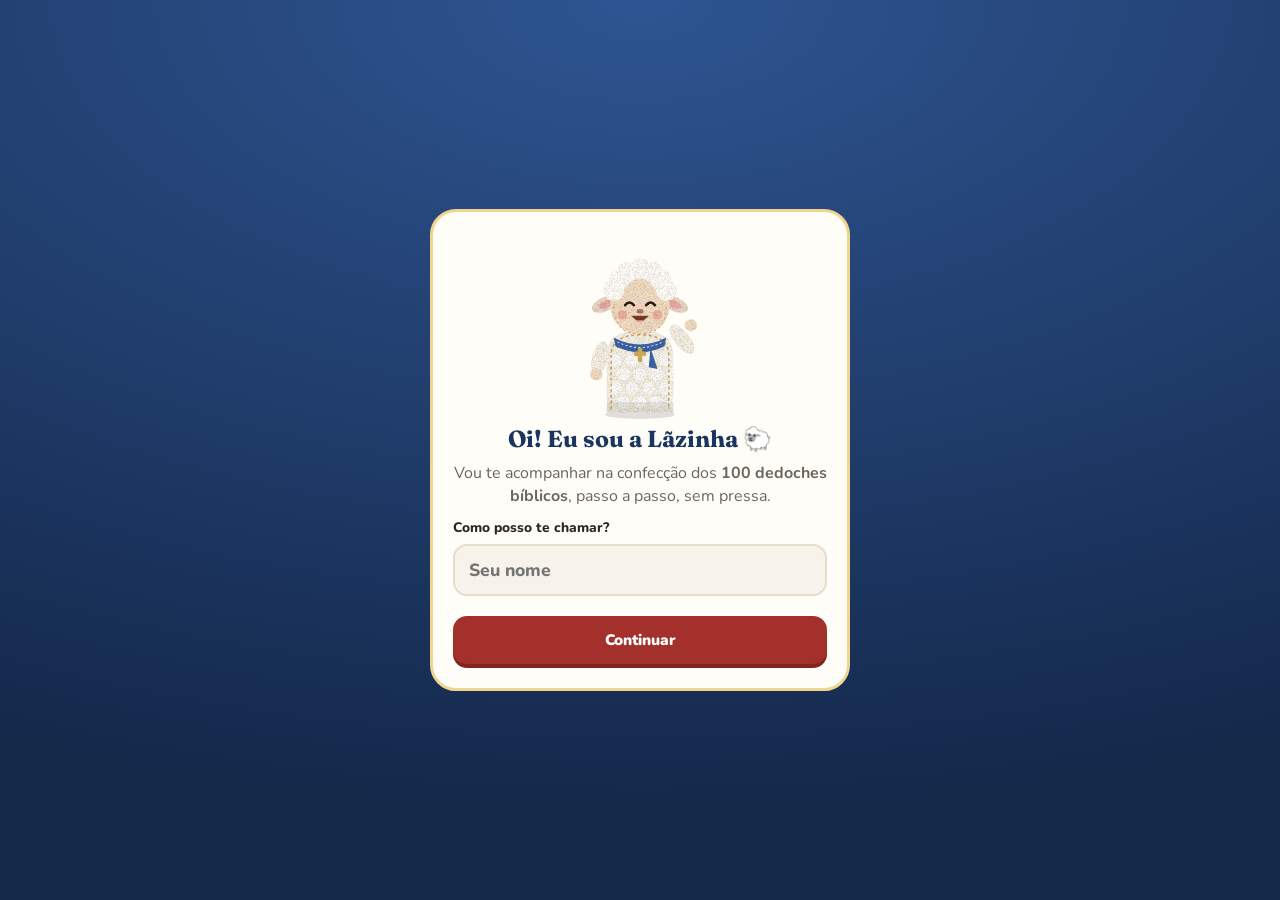
==== app/index.html @ 7d7bbc8d "Página de vendas e app PWA dos 100 Dedoches Bíblicos em Feltro Co-Authored-By: Claude Opus 5.5 <nore" ====
<!DOCTYPE html>
<html lang="pt-BR">
<head>
  <meta charset="utf-8">
  <meta name="viewport" content="width=device-width, initial-scale=1, viewport-fit=cover">
  <title>Dedoches Bíblicos · App</title>
  <meta name="description" content="Aprenda a confeccionar os 100 dedoches bíblicos em feltro passo a passo, com trilha gamificada, quiz da fé e ateliê de vendas.">
  <meta name="theme-color" content="#1A355F">
  <meta name="apple-mobile-web-app-capable" content="yes">
  <meta name="apple-mobile-web-app-status-bar-style" content="black-translucent">
  <meta name="apple-mobile-web-app-title" content="Dedoches">
  <link rel="manifest" href="manifest.webmanifest">
  <link rel="icon" href="img/icons/icon-192.png">
  <link rel="apple-touch-icon" href="img/icons/icon-192.png">
  <link rel="preconnect" href="https://fonts.googleapis.com">
  <link rel="preconnect" href="https://fonts.gstatic.com" crossorigin>
  <link href="https://fonts.googleapis.com/css2?family=Nunito:wght@500;700;800;900&family=Fraunces:opsz,wght@9..144,700&display=swap" rel="stylesheet">
  <link rel="stylesheet" href="app.css">
</head>
<body>
  <div class="app">
    <header class="top" id="top"></header>
    <main id="view" class="view"></main>
    <nav class="tabs" aria-label="Menu">
      <button class="tab" data-tab="inicio"><span>🏠</span>Início</button>
      <button class="tab" data-tab="trilha"><span>🧵</span>Trilha</button>
      <button class="tab" data-tab="escola"><span>📖</span>Escola</button>
      <button class="tab" data-tab="atelie"><span>🧺</span>Ateliê</button>
      <button class="tab" data-tab="perfil"><span>🏅</span>Perfil</button>
    </nav>
  </div>
  <div id="sheet" class="sheet" hidden></div>
  <div id="modal" class="modal" hidden></div>
  <div id="onb" class="onb" hidden></div>
  <div id="toasts" class="toasts" aria-live="polite"></div>
  <div id="fx" class="fx" aria-hidden="true"></div>
  <script src="config.js"></script>
  <script src="puppets.js"></script>
  <script src="app-data.js"></script>
  <script src="app.js"></script>
</body>
</html>
---- app/app.css ----
:root {
  --cream: #F8F3EA; --paper: #F1E6D2; --card: #FFFDF8; --line: #E8DDCB;
  --marian: #23457A; --marian-d: #1A355F; --night: #14284A;
  --gold: #B08A45; --gold-l: #F1D58E; --red: #A3302B; --red-d: #84241F;
  --green: #3E7A5C; --green-d: #2F5D4A; --ink: #2B2622; --muted: #6E655C;
  --r: 18px; --sans: 'Nunito', system-ui, -apple-system, sans-serif; --serif: 'Fraunces', Georgia, serif;
  --sb: env(safe-area-inset-bottom, 0px); --st: env(safe-area-inset-top, 0px);
}
* { box-sizing: border-box; -webkit-tap-highlight-color: transparent; }
html, body { margin: 0; background: #E9DFCC; color: var(--ink); font-family: var(--sans); font-size: 16px; line-height: 1.45; }
body { background-image: radial-gradient(rgba(0,0,0,.035) 1px, transparent 1.5px); background-size: 6px 6px; }
img { max-width: 100%; display: block; }
button { font: inherit; color: inherit; cursor: pointer; }
h1, h2, h3 { font-family: var(--serif); color: var(--marian-d); line-height: 1.15; margin: 0 0 .4em; }
p { margin: 0 0 .6em; }
:focus-visible { outline: 3px solid var(--gold); outline-offset: 2px; border-radius: 8px; }

.app { max-width: 480px; margin: 0 auto; min-height: 100vh; background: var(--cream); position: relative; box-shadow: 0 0 60px rgba(0,0,0,.12); }
.view { padding: 14px 16px calc(100px + var(--sb)); }

/* Topo */
.top { position: sticky; top: 0; z-index: 20; display: flex; align-items: center; gap: 10px; justify-content: space-between; padding: calc(10px + var(--st)) 14px 10px; background: var(--marian-d); color: #fff; }
.lvl { display: flex; align-items: center; gap: 10px; min-width: 0; flex: 1; }
.lvl-n { flex: none; width: 38px; height: 38px; border-radius: 50%; display: grid; place-items: center; font-weight: 900; color: var(--marian-d); background: var(--gold-l); box-shadow: 0 0 0 3px rgba(241,213,142,.35); }
.lvl b { font-size: .86rem; display: block; }
.lvl small { font-size: .66rem; opacity: .75; }
.xpbar { height: 7px; background: rgba(255,255,255,.18); border-radius: 99px; overflow: hidden; margin: 3px 0 2px; }
.xpbar i { display: block; height: 100%; background: linear-gradient(90deg, #E9C979, #F1D58E); border-radius: 99px; transition: width .6s; }
.chips { display: flex; gap: 6px; }
.chips span { background: rgba(255,255,255,.12); border-radius: 99px; padding: 4px 9px; font-weight: 800; font-size: .82rem; white-space: nowrap; }

/* Abas */
.tabs { position: fixed; bottom: 0; left: 50%; translate: -50% 0; width: min(480px, 100%); z-index: 30; display: grid; grid-template-columns: repeat(5, 1fr); background: #fff; border-top: 1px solid var(--line); padding: 6px 4px calc(6px + var(--sb)); box-shadow: 0 -8px 20px -12px rgba(0,0,0,.25); }
.tab { border: 0; background: none; display: flex; flex-direction: column; align-items: center; gap: 2px; font-size: .68rem; font-weight: 800; color: var(--muted); padding: 4px 0; border-radius: 12px; }
.tab span { font-size: 1.3rem; filter: grayscale(.6); transition: transform .2s; }
.tab[aria-current="page"] { color: var(--red); background: #FBEFE8; }
.tab[aria-current="page"] span { filter: none; transform: translateY(-2px) scale(1.12); }

/* Base */
.card { background: var(--card); border: 1px solid var(--line); border-radius: var(--r); padding: 16px; margin-bottom: 14px; position: relative; box-shadow: 0 8px 20px -16px rgba(43,38,34,.45); }
.card::after { content: ''; position: absolute; inset: 5px; border: 1.3px dashed var(--line); border-radius: 13px; pointer-events: none; }
.kick { font-size: .7rem; font-weight: 900; letter-spacing: .14em; text-transform: uppercase; color: var(--gold); margin: 0 0 8px; }
.kick.light { color: var(--gold-l); }
.sec-k { margin: 18px 0 10px; font-size: .8rem; }
.ttl { font-size: 1.5rem; margin-top: 4px; }
.sub { color: var(--muted); font-size: .9rem; }
.row-sb { display: flex; justify-content: space-between; align-items: center; }
.pill { font-size: .72rem; font-weight: 900; background: var(--paper); color: var(--marian-d); padding: 3px 10px; border-radius: 99px; }
.pill.lock { background: #FBEFE8; color: var(--red); }
.grid2 { display: grid; grid-template-columns: 1fr 1fr; gap: 12px; }
.grid2 .card { margin-bottom: 14px; }

.btn { display: inline-flex; align-items: center; justify-content: center; gap: 6px; border: 0; border-radius: 14px; padding: 13px 18px; font-weight: 900; font-size: .95rem; text-decoration: none; transition: transform .1s, filter .15s; box-shadow: 0 4px 0 rgba(0,0,0,.18); position: relative; z-index: 1; }
.btn:active { transform: translateY(3px); box-shadow: 0 1px 0 rgba(0,0,0,.18); }
.btn[disabled] { opacity: .65; cursor: default; }
.btn-block { width: 100%; margin-top: 10px; }
.btn-red { background: var(--red); color: #fff; box-shadow: 0 4px 0 var(--red-d); }
.btn-green { background: var(--green); color: #fff; box-shadow: 0 4px 0 var(--green-d); }
.btn-blue { background: var(--marian); color: #fff; box-shadow: 0 4px 0 var(--night); }
.btn-gold { background: var(--gold-l); color: #3B2E10; box-shadow: 0 4px 0 #C9A45C; }
.btn-ghost { background: var(--paper); color: var(--marian-d); box-shadow: 0 3px 0 var(--line); }
.glow { animation: glow 1.6s ease-in-out infinite; }
@keyframes glow { 50% { box-shadow: 0 4px 0 #C9A45C, 0 0 0 8px rgba(241,213,142,.35); } }

/* Mascote */
.mascot { width: 100%; height: auto; overflow: visible; }
.mascot .m-head { transform-origin: 80px 110px; animation: tilt 4.5s ease-in-out infinite; }
.mascot .eyes { transform-box: fill-box; transform-origin: center; animation: blink 4.2s infinite; }
.mascot .m-body { transform-origin: 80px 200px; animation: breathe 3.2s ease-in-out infinite; }
.mascot .arm-wave { transform-origin: 118px 132px; animation: wave .9s ease-in-out infinite alternate; }
.mascot .m-stars { animation: twinkle 1.2s ease-in-out infinite; transform-origin: center; }
.mascot .m-think { animation: float 2.4s ease-in-out infinite; }
@keyframes tilt { 0%, 100% { rotate: -3deg; } 50% { rotate: 3deg; } }
@keyframes blink { 0%, 92%, 100% { scale: 1 1; } 95% { scale: 1 .1; } }
@keyframes breathe { 50% { scale: 1.02 .985; } }
@keyframes wave { from { rotate: -10deg; } to { rotate: 22deg; } }
@keyframes twinkle { 50% { opacity: .4; } }
@keyframes float { 50% { translate: 0 -4px; } }
.m-big { width: 140px; margin: 0 auto 6px; display: block; }
.m-mid { width: 92px; }
.m-tiny { width: 40px; flex: none; }

/* Início */
.hello { display: flex; align-items: flex-end; gap: 6px; margin-bottom: 14px; }
.hello-m { width: 104px; flex: none; }
.bubble { position: relative; background: #fff; border: 2px solid var(--marian-d); border-radius: 18px 18px 18px 4px; padding: 12px 14px; font-size: .88rem; margin-bottom: 30px; box-shadow: 4px 4px 0 var(--marian-d); }
.bubble b { color: var(--red); font-size: 1rem; }
.bubble p { margin: 4px 0 0; }
.next-card { background: linear-gradient(160deg, #fff, #FFF4E3); }
.next-row { display: flex; gap: 12px; align-items: center; }
.next-av { width: 74px; height: 74px; flex: none; border-radius: 50%; overflow: hidden; background: var(--paper); border: 3px solid var(--gold-l); display: grid; place-items: center; }
.next-av svg { height: 120%; width: auto; margin-top: 30%; }
.av-img { width: 100%; height: 100%; object-fit: cover; object-position: 10% 10%; transform: scale(2.4); transform-origin: 6% 8%; }
.next-row b { font-size: 1.1rem; color: var(--marian-d); display: block; }
.next-row span { font-size: .78rem; color: var(--muted); }
.mini-steps { display: flex; gap: 4px; margin-top: 6px; }
.mini-steps i { width: 22px; height: 7px; border-radius: 99px; background: var(--line); }
.mini-steps i.on { background: var(--green); }
.mission { display: flex; align-items: center; gap: 10px; padding: 8px 0; border-bottom: 1px dashed var(--line); position: relative; z-index: 1; }
.mission .mi { width: 36px; height: 36px; border-radius: 12px; background: var(--paper); display: grid; place-items: center; font-size: 1.1rem; flex: none; }
.mission > div { flex: 1; }
.mission b { font-size: .85rem; }
.mbar { height: 8px; background: var(--paper); border-radius: 99px; overflow: hidden; margin-top: 4px; }
.mbar i { display: block; height: 100%; background: var(--gold); border-radius: 99px; transition: width .5s; }
.mv { font-weight: 900; font-size: .85rem; color: var(--muted); }
.mission.ok .mv { color: var(--green); font-size: 1.1rem; }
.mission.ok .mbar i { background: var(--green); }
.xmas { display: flex; gap: 14px; align-items: center; background: radial-gradient(120% 120% at 0% 0%, #2E5592, var(--night)); color: #fff; border: 0; }
.xmas::after { border-color: rgba(241,213,142,.35); }
.xm-star { width: 54px; flex: none; animation: twinkle 2.4s ease-in-out infinite; filter: drop-shadow(0 0 10px rgba(241,213,142,.8)); }
.xmas b { display: block; font-size: 1.05rem; }
.xmas span { font-size: .8rem; opacity: .85; }
.xbar { height: 8px; background: rgba(255,255,255,.18); border-radius: 99px; overflow: hidden; margin-top: 6px; }
.xbar i { display: block; height: 100%; background: var(--gold-l); border-radius: 99px; }
.stat { text-align: center; }
.stat b { font-size: .78rem; color: var(--muted); }
.ring { --p: 0; width: 74px; height: 74px; margin: 0 auto 6px; border-radius: 50%; background: conic-gradient(var(--red) calc(var(--p) * 1%), var(--paper) 0); display: grid; place-items: center; }
.ring span { width: 58px; height: 58px; border-radius: 50%; background: var(--card); display: grid; place-items: center; font-weight: 900; font-size: 1.4rem; color: var(--marian-d); }
.big { font-family: var(--serif); font-size: 2.6rem; font-weight: 700; color: var(--marian-d); line-height: 74px; height: 80px; }
.big small { font-size: 1rem; color: var(--muted); }
.tile { border: 1px solid var(--line); text-align: left; display: flex; flex-direction: column; gap: 2px; }
.tile span { font-size: 1.6rem; }
.tile b { color: var(--marian-d); }
.tile small { color: var(--muted); font-size: .76rem; }

/* Trilha */
.unit { margin: 6px 0 22px; }
.unit-h { position: sticky; top: 64px; z-index: 5; display: flex; align-items: center; gap: 10px; background: var(--uc); color: #fff; border-radius: 16px; padding: 12px 14px; box-shadow: 0 4px 0 rgba(0,0,0,.2); }
.unit-h > div { flex: 1; min-width: 0; }
.unit-h small { font-size: .66rem; font-weight: 900; letter-spacing: .14em; text-transform: uppercase; opacity: .85; }
.unit-h b { display: block; font-size: .98rem; }
.u-ic { font-size: 1.5rem; }
.unit-h em { font-style: normal; font-weight: 900; background: rgba(255,255,255,.2); border-radius: 99px; padding: 3px 9px; font-size: .78rem; }
.ubar { height: 6px; background: rgba(255,255,255,.25); border-radius: 99px; overflow: hidden; margin-top: 5px; }
.ubar i { display: block; height: 100%; background: #fff; border-radius: 99px; }
.nodes { display: flex; flex-direction: column; align-items: center; gap: 14px; padding: 18px 0 4px; }
.node { position: relative; border: 0; background: none; translate: var(--off) 0; display: flex; flex-direction: column; align-items: center; gap: 4px; }
.node-av { width: 76px; height: 76px; border-radius: 50%; overflow: hidden; display: grid; place-items: center; background: #fff; position: relative;
  box-shadow: 0 6px 0 rgba(0,0,0,.15), 0 0 0 5px #fff, 0 0 0 9px var(--line); background-image: conic-gradient(var(--uc) var(--st), transparent 0); }
.node-av > svg { height: 140%; width: auto; margin-top: 40%; position: relative; }
.node-av > img { position: relative; }
.node-av::before { content: ""; position: absolute; inset: 5px; background: #fff; border-radius: 50%; }
.node.done .node-av { box-shadow: 0 6px 0 rgba(0,0,0,.15), 0 0 0 5px #fff, 0 0 0 9px var(--gold-l); }
.node.cur .node-av { animation: pulse 1.6s ease-in-out infinite; box-shadow: 0 6px 0 rgba(0,0,0,.15), 0 0 0 5px #fff, 0 0 0 9px var(--uc); }
@keyframes pulse { 50% { transform: scale(1.07); } }
.node-ok { position: absolute; top: -4px; right: -6px; width: 26px; height: 26px; border-radius: 50%; background: var(--green); color: #fff; font-weight: 900; display: grid; place-items: center; border: 3px solid #fff; z-index: 2; }
.node-n { margin-top: 6px; font-size: .74rem; font-weight: 800; color: var(--marian-d); max-width: 110px; text-align: center; line-height: 1.15; }
.here { position: absolute; left: -64px; top: -6px; width: 56px; }
.node[style*="--off:-"] .here, .node[style*="--off:0%"] .here { left: auto; right: -64px; }

/* Lição */
.sheet { position: fixed; inset: 0; z-index: 40; background: var(--cream); overflow-y: auto; max-width: 480px; margin: 0 auto; transform: translateY(100%); transition: transform .26s ease; }
.sheet.in { transform: none; }
.sh-h { position: sticky; top: 0; z-index: 3; display: flex; align-items: center; gap: 10px; background: var(--marian-d); color: #fff; padding: calc(10px + var(--st)) 12px 10px; }
.sh-h > div { flex: 1; min-width: 0; }
.sh-h small { font-size: .7rem; opacity: .8; display: block; white-space: nowrap; overflow: hidden; text-overflow: ellipsis; }
.sh-h b { font-family: var(--serif); font-size: 1.2rem; }
.ic-btn { width: 40px; height: 40px; border-radius: 12px; border: 0; background: rgba(255,255,255,.15); color: #fff; font-size: 1.2rem; font-weight: 900; }
.sh-xp { font-weight: 900; background: var(--gold-l); color: var(--marian-d); border-radius: 99px; padding: 4px 10px; font-size: .8rem; }
.sh-body { padding: 14px 16px 40px; }
.hero-pp { position: relative; border-radius: 20px; overflow: hidden; background: radial-gradient(100% 90% at 50% 10%, #fff, var(--paper)); border: 3px solid var(--uc); margin-bottom: 12px; }
.pp-solo { height: 260px; display: grid; place-items: center; padding: 14px; }
.pp-solo svg { height: 100%; width: auto; }
.pp-solo img { height: 100%; width: auto; border-radius: 12px; }
.page-btn { display: block; border: 0; padding: 0; background: none; position: relative; width: 100%; }
.page-btn img { width: 100%; max-height: 380px; object-fit: cover; object-position: top; }
.page-btn span { position: absolute; right: 10px; bottom: 10px; background: rgba(26,53,95,.9); color: #fff; font-weight: 800; font-size: .8rem; padding: 6px 12px; border-radius: 99px; }
.done-stamp { position: absolute; top: 12px; left: -34px; rotate: -30deg; background: var(--green); color: #fff; font-weight: 900; font-size: .8rem; padding: 4px 40px; }
.pal .sw { display: flex; flex-wrap: wrap; gap: 8px; position: relative; z-index: 1; }
.pal .sw span { display: flex; align-items: center; gap: 6px; font-size: .78rem; font-weight: 800; background: var(--cream); border: 1px solid var(--line); border-radius: 99px; padding: 4px 10px 4px 4px; }
.pal .sw i { width: 22px; height: 22px; border-radius: 50%; border: 2px dashed rgba(255,255,255,.7); box-shadow: 0 0 0 1px rgba(0,0,0,.1); }
.pal small { display: block; color: var(--muted); font-size: .72rem; margin-top: 8px; }
.prog { display: flex; align-items: center; gap: 10px; margin: 6px 0 12px; }
.pbar { flex: 1; height: 12px; background: var(--paper); border-radius: 99px; overflow: hidden; }
.pbar i { display: block; height: 100%; background: linear-gradient(90deg, var(--green), #5FA57E); border-radius: 99px; transition: width .5s; }
.prog span { font-weight: 900; font-size: .8rem; color: var(--marian-d); }
.lsteps { list-style: none; padding: 0; margin: 0 0 14px; }
.ls { background: var(--card); border: 1.5px solid var(--line); border-radius: 16px; margin-bottom: 10px; overflow: hidden; }
.ls-h { display: flex; align-items: center; gap: 10px; padding: 12px 14px; }
.ls-n { width: 30px; height: 30px; border-radius: 50%; background: var(--paper); color: var(--marian-d); font-weight: 900; display: grid; place-items: center; flex: none; }
.ls.ok .ls-n { background: var(--green); color: #fff; }
.ls.now { border-color: var(--red); box-shadow: 0 0 0 3px rgba(163,48,43,.12); }
.ls.now .ls-n { background: var(--red); color: #fff; }
.ls-b { padding: 0 14px 14px; }
.ls.ok:not(.now) .ls-b ul, .ls.ok:not(.now) .ls-b .ls-img, .ls.ok:not(.now) .ls-b .tip { display: none; }
.ls-img { border-radius: 12px; margin-bottom: 10px; }
.ls-b ul { margin: 0 0 10px; padding-left: 20px; font-size: .88rem; }
.ls-b li { margin-bottom: 3px; }
.tip { display: flex; gap: 8px; align-items: center; background: #FFF6DF; border: 1.5px dashed var(--gold-l); border-radius: 12px; padding: 8px 10px; }
.tip p { margin: 0; font-size: .8rem; }
.story { border-left: 6px solid var(--uc); }
.story .ref { font-weight: 900; color: var(--red); }
.ask { background: var(--cream); border-radius: 12px; padding: 10px 12px; font-size: .88rem; position: relative; z-index: 1; }

/* Escola */
.stitch.ok { border-color: var(--green); }
.st-demo { background: #E7DBC3; border-radius: 12px; padding: 8px; margin-bottom: 10px; }
.st-demo svg { width: 100%; height: auto; display: block; }
.draw { stroke-dasharray: 100; stroke-dashoffset: 100; animation: draw 4s linear infinite; }
@keyframes draw { 80%, 100% { stroke-dashoffset: 0; } }
.stitch h3 { font-size: 1.1rem; }
.stitch p { font-size: .86rem; color: var(--muted); }
.stitch ol { font-size: .84rem; padding-left: 20px; margin: 0; }
.qgrid { display: grid; grid-template-columns: 1fr 1fr; gap: 10px; }
.qcol { border: 2px solid var(--line); text-align: left; display: flex; flex-direction: column; gap: 2px; margin: 0; border-bottom: 5px solid var(--uc); }
.qcol span { font-size: 1.5rem; }
.qcol b { font-size: .82rem; color: var(--marian-d); line-height: 1.2; }
.qcol small { color: var(--muted); font-weight: 800; }
.qcol.ok { background: #FFF6DF; }
.q-m { width: 80px; margin: -6px auto 0; }
.q-t { font-size: 1.15rem; text-align: center; }
.opts { display: grid; gap: 8px; margin-top: 10px; }
.opt { border: 2px solid var(--line); border-bottom-width: 4px; background: #fff; border-radius: 14px; padding: 12px; font-weight: 800; text-align: left; }
.opt.right { border-color: var(--green); background: #E7F3EC; color: var(--green-d); }
.opt.wrong { border-color: var(--red); background: #FBEAE7; color: var(--red); animation: shake .3s; }
@keyframes shake { 25% { translate: -5px 0; } 75% { translate: 5px 0; } }
.q-fb p { margin: 12px 0 0; font-size: .9rem; }

/* Ateliê */
.cnt { display: flex; justify-content: space-between; align-items: center; padding: 8px 0; border-bottom: 1px dashed var(--line); position: relative; z-index: 1; }
.cnt span { font-weight: 800; }
.cnt div { display: flex; align-items: center; gap: 12px; }
.cnt button { width: 40px; height: 40px; border-radius: 12px; border: 0; background: var(--paper); font-size: 1.3rem; font-weight: 900; color: var(--marian-d); box-shadow: 0 3px 0 var(--line); }
.cnt b { min-width: 34px; text-align: center; font-size: 1.4rem; color: var(--marian-d); }
.fields { display: grid; gap: 8px; margin-top: 10px; position: relative; z-index: 1; }
.fields label { font-size: .78rem; font-weight: 800; color: var(--muted); display: flex; justify-content: space-between; align-items: center; gap: 10px; }
.fields input { width: 110px; font: 800 1rem var(--sans); text-align: right; color: var(--marian-d); background: var(--cream); border: 1.5px solid var(--line); border-radius: 10px; padding: 8px 10px; }
.at-res { background: linear-gradient(160deg, #fff, #EFF6F1); }
.res { display: flex; justify-content: space-between; align-items: baseline; padding: 6px 0; position: relative; z-index: 1; }
.res span { font-size: .85rem; color: var(--muted); }
.res b { font-size: 1.2rem; color: var(--marian-d); }
.res.hi b { font-size: 1.8rem; color: var(--green); }
.meta { position: relative; height: 26px; background: var(--paper); border-radius: 99px; overflow: hidden; }
.meta i { display: block; height: 100%; background: linear-gradient(90deg, var(--gold), var(--gold-l)); border-radius: 99px; transition: width .6s; }
.meta span { position: absolute; inset: 0; display: grid; place-items: center; font-weight: 900; font-size: .8rem; color: var(--marian-d); }
.at-res small { display: block; font-size: .7rem; color: var(--muted); margin-top: 10px; position: relative; z-index: 1; }
.sell { list-style: none; padding: 0; margin: 0; position: relative; z-index: 1; }
.sell li { display: flex; gap: 10px; align-items: center; padding: 8px 0; border-bottom: 1px dashed var(--line); }
.sell li > span { font-size: 1.4rem; }
.sell b { display: block; font-size: .88rem; }
.sell small { color: var(--muted); font-size: .78rem; }

/* Perfil */
.prof { display: flex; align-items: center; gap: 12px; margin-bottom: 14px; }
.prof input { font: 900 1.3rem var(--serif); color: var(--marian-d); border: 0; border-bottom: 2px dashed var(--gold); background: none; width: 100%; padding: 4px 0; }
.prof small { color: var(--muted); font-weight: 800; }
.ladder { list-style: none; padding: 0; margin: 0; position: relative; z-index: 1; }
.ladder li { display: flex; align-items: center; gap: 10px; padding: 6px 0; opacity: .5; }
.ladder li.on { opacity: 1; }
.ladder span { width: 28px; height: 28px; border-radius: 50%; background: var(--paper); display: grid; place-items: center; font-weight: 900; font-size: .8rem; }
.ladder li.on span { background: var(--gold-l); }
.ladder li.cur b { color: var(--red); }
.ladder b { flex: 1; font-size: .88rem; }
.ladder small { font-weight: 800; color: var(--muted); font-size: .74rem; }
.badges { display: grid; grid-template-columns: repeat(3, 1fr); gap: 8px; position: relative; z-index: 1; }
.bdg { text-align: center; background: var(--cream); border: 1.5px solid var(--line); border-radius: 14px; padding: 10px 4px; opacity: .55; }
.bdg.on { opacity: 1; background: #FFF6DF; border-color: var(--gold-l); }
.bdg span { font-size: 1.6rem; display: block; }
.bdg b { font-size: .66rem; line-height: 1.15; display: block; color: var(--marian-d); }
.bon { display: grid; gap: 10px; position: relative; z-index: 1; }
.bon-i { display: flex; gap: 10px; align-items: center; }
.bon-i img, .bon-ph { width: 58px; height: 58px; border-radius: 10px; object-fit: cover; object-position: top; flex: none; display: grid; place-items: center; font-size: 1.5rem; }
.bon-i b { display: block; font-size: .86rem; color: var(--marian-d); }
.bon-i a { font-size: .8rem; font-weight: 900; color: var(--red); }
.bon-i small { font-size: .74rem; color: var(--muted); }
.bon-i.locked { filter: grayscale(.8); opacity: .7; }
.sup { font-size: .82rem; color: var(--muted); margin-top: 10px; position: relative; z-index: 1; }

/* Camadas */
.modal { position: fixed; inset: 0; z-index: 60; background: rgba(20,40,74,.55); display: grid; place-items: center; padding: 18px; backdrop-filter: blur(3px); }
.modal[hidden] { display: none; }
.mbox { width: min(400px, 100%); max-height: 90vh; overflow-y: auto; background: var(--card); border-radius: 24px; padding: 22px 20px; text-align: center; box-shadow: 0 30px 60px -20px rgba(0,0,0,.5); animation: popin .35s cubic-bezier(.2,1.4,.4,1); border: 3px solid var(--gold-l); }
@keyframes popin { from { transform: scale(.8); opacity: 0; } }
.mbox h2 { font-size: 1.35rem; }
.mbox p { font-size: .92rem; color: var(--muted); }
.mbtns { display: flex; gap: 8px; justify-content: center; flex-wrap: wrap; }
.badge-big { font-size: 4rem; animation: popin .6s cubic-bezier(.2,1.6,.4,1); }
.zoom { width: 100%; border-radius: 12px; margin-bottom: 10px; }
.onb { position: fixed; inset: 0; z-index: 70; background: radial-gradient(120% 90% at 50% 0%, #2E5592, var(--night)); display: grid; place-items: center; padding: 20px; overflow-y: auto; }
.onb[hidden] { display: none; }
.ob { width: min(420px, 100%); background: var(--card); border-radius: 26px; padding: 24px 20px; text-align: center; animation: popin .4s cubic-bezier(.2,1.4,.4,1); border: 3px solid var(--gold-l); }
.ob .m-mid { margin: 0 auto; display: block; }
.ob h1 { font-size: 1.45rem; }
.ob p { color: var(--muted); }
.ob-l { display: block; text-align: left; font-weight: 800; font-size: .86rem; margin: 10px 0; }
.ob-l input { display: block; width: 100%; margin-top: 6px; font: 800 1.1rem var(--sans); padding: 12px 14px; border-radius: 14px; border: 2px solid var(--line); background: var(--cream); }
.goals { display: grid; gap: 10px; margin-top: 10px; }
.goals button { display: grid; grid-template-columns: 44px 1fr; grid-template-rows: auto auto; text-align: left; column-gap: 10px; background: #fff; border: 2px solid var(--line); border-bottom-width: 5px; border-radius: 16px; padding: 12px; }
.goals button:hover { border-color: var(--red); }
.goals span { grid-row: span 2; font-size: 1.8rem; align-self: center; }
.goals b { color: var(--marian-d); }
.goals small { color: var(--muted); }
.toasts { position: fixed; top: calc(70px + var(--st)); left: 50%; translate: -50% 0; z-index: 80; display: grid; gap: 6px; pointer-events: none; }
.toast { background: var(--marian-d); color: #fff; font-size: .86rem; padding: 8px 16px; border-radius: 99px; box-shadow: 0 10px 20px -8px rgba(0,0,0,.4); animation: tin .3s cubic-bezier(.2,1.4,.4,1); white-space: nowrap; }
.toast b { color: var(--gold-l); }
.toast.out { opacity: 0; translate: 0 -10px; transition: .4s; }
@keyframes tin { from { opacity: 0; transform: translateY(-14px) scale(.9); } }
.fx { position: fixed; inset: 0; pointer-events: none; z-index: 90; overflow: hidden; }
.cf { position: absolute; top: -20px; left: var(--x); width: 9px; height: 14px; border-radius: 2px; animation: fall var(--d) var(--dl) ease-in forwards; }
.cf-x { width: auto; height: auto; font-size: 18px; text-shadow: 0 0 6px rgba(241,213,142,.8); }
@keyframes fall { to { transform: translateY(110vh) rotate(var(--r)); } }

@media (prefers-reduced-motion: reduce) { *, *::before, *::after { animation: none !important; transition: none !important; } }
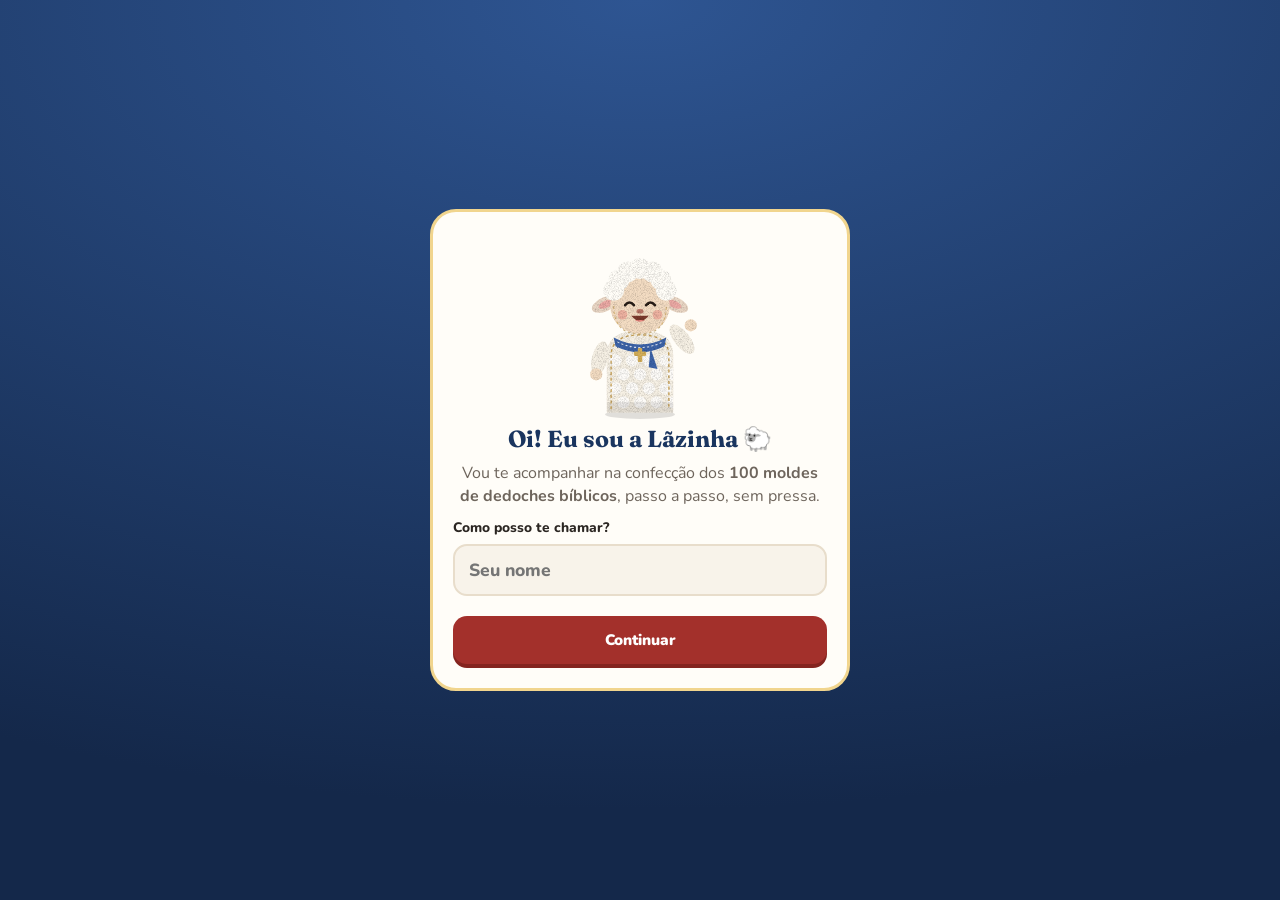
==== commit b94e63cb: "App: 100 moldes reais com impressão individual, bônus e A Bíblia em Cena liberados por código Co-Aut" ====
--- a/app/index.html
+++ b/app/index.html
@@ -25,6 +25,7 @@
       <button class="tab" data-tab="inicio"><span>🏠</span>Início</button>
       <button class="tab" data-tab="trilha"><span>🧵</span>Trilha</button>
       <button class="tab" data-tab="escola"><span>📖</span>Escola</button>
+      <button class="tab" data-tab="extras"><span>🎁</span>Extras</button>
       <button class="tab" data-tab="atelie"><span>🧺</span>Ateliê</button>
       <button class="tab" data-tab="perfil"><span>🏅</span>Perfil</button>
     </nav>
@@ -36,7 +37,10 @@
   <div id="fx" class="fx" aria-hidden="true"></div>
   <script src="config.js"></script>
   <script src="puppets.js"></script>
+  <script src="catalogo.js"></script>
   <script src="app-data.js"></script>
+  <script src="bonus-conteudo.js"></script>
+  <script src="cena-conteudo.js"></script>
   <script src="app.js"></script>
 </body>
 </html>
--- a/app/app.css
+++ b/app/app.css
@@ -301,3 +301,91 @@
 @keyframes fall { to { transform: translateY(110vh) rotate(var(--r)); } }
 
 @media (prefers-reduced-motion: reduce) { *, *::before, *::after { animation: none !important; transition: none !important; } }
+
+/* ---------- Tabs (6) ---------- */
+.tabs { grid-template-columns: repeat(6, 1fr); }
+.tab { font-size: .62rem; }
+.tab span { font-size: 1.2rem; }
+
+/* ---------- Avatares e molde ---------- */
+.av-cell { width: 100%; height: 100%; object-fit: cover; object-position: 50% 8%; transform: scale(1.35); transform-origin: 50% 0; background: #fff; }
+.node-av > img.av-cell { position: relative; }
+.mold-card { position: relative; display: grid; grid-template-columns: 46% 1fr; gap: 12px; background: #fff; border: 3px solid var(--uc); border-radius: 20px; padding: 10px; margin-bottom: 14px; overflow: hidden; }
+.mold-img { border: 0; padding: 0; background: none; position: relative; border-radius: 12px; overflow: hidden; box-shadow: 0 0 0 1px var(--line); }
+.mold-img img { width: 100%; display: block; }
+.mold-img span { position: absolute; right: 6px; bottom: 6px; background: rgba(26,53,95,.9); color: #fff; font-size: .7rem; font-weight: 800; padding: 3px 8px; border-radius: 99px; }
+.mold-info { display: flex; flex-direction: column; justify-content: center; }
+.mold-info .kick { margin: 0 0 2px; }
+.mold-info b { font-family: var(--serif); font-size: 1.3rem; color: var(--marian-d); line-height: 1.1; }
+.mold-info > span { font-size: .82rem; font-weight: 800; color: var(--red); margin: 4px 0 4px; }
+.mold-info .btn { font-size: .82rem; padding: 11px 10px; }
+.mold-card .done-stamp { z-index: 2; }
+
+/* ---------- Extras ---------- */
+.xgrid { display: grid; grid-template-columns: 1fr 1fr; gap: 10px; }
+.xcard { border: 1px solid var(--line); background: var(--card); border-radius: 16px; padding: 8px; text-align: left; display: flex; flex-direction: column; gap: 4px; box-shadow: 0 8px 18px -14px rgba(0,0,0,.4); }
+.xcov { aspect-ratio: 1; border-radius: 10px; overflow: hidden; background: var(--paper); }
+.xcov img { width: 100%; height: 100%; object-fit: cover; object-position: top; }
+.xcard b { font-size: .84rem; color: var(--marian-d); line-height: 1.2; }
+.xcard small { font-size: .72rem; color: var(--muted); font-weight: 700; }
+.xcard.locked .xcov, .cena-card.locked .cena-ic { filter: grayscale(1); opacity: .55; }
+.cena-card { display: flex; gap: 12px; align-items: center; width: 100%; text-align: left; border: 2px solid #CDB8E6; background: linear-gradient(135deg, #fff, #F3ECFB); }
+.cena-ic { font-size: 2.6rem; flex: none; }
+.cena-card b { display: block; font-family: var(--serif); color: #4A3268; font-size: 1.15rem; }
+.cena-card span { display: block; font-size: .8rem; color: var(--muted); }
+.cena-card small { display: block; margin-top: 4px; font-weight: 800; font-size: .74rem; color: #6E4E8C; }
+.codebox .cb-row { display: flex; gap: 8px; position: relative; z-index: 1; }
+.codebox input { flex: 1; min-width: 0; font: 800 .95rem var(--sans); padding: 11px 12px; border-radius: 12px; border: 2px solid var(--line); background: var(--cream); text-transform: uppercase; }
+.codebox small { display: block; margin-top: 8px; color: var(--muted); font-size: .74rem; position: relative; z-index: 1; }
+.acc { list-style: none; padding: 0; margin: 0; position: relative; z-index: 1; }
+.acc li { padding: 6px 0; font-weight: 800; color: var(--muted); border-bottom: 1px dashed var(--line); }
+.acc li.ok { color: var(--green); }
+
+/* ---------- Leitor dos bônus ---------- */
+.rd-dots { display: flex; gap: 4px; flex-wrap: wrap; margin-bottom: 10px; }
+.rd-dots i { width: 14px; height: 5px; border-radius: 99px; background: var(--line); }
+.rd-dots i.on { background: var(--red); width: 24px; }
+.rd-page { background: #fff; border-radius: 18px; padding: 20px 18px; border-top: 6px solid var(--bc); box-shadow: 0 12px 26px -18px rgba(0,0,0,.5); position: relative; }
+.rd-page::after { content: ''; position: absolute; inset: 6px; border: 1.2px dashed var(--line); border-radius: 13px; pointer-events: none; }
+.rd-page h2 { font-size: 1.35rem; }
+.rd-page p, .rd-page li { font-size: .92rem; }
+.rd-page ul, .rd-page ol { padding-left: 20px; }
+.rd-page li { margin-bottom: 5px; }
+.rd-page .box, .rd-page .tip, .rd-page .formula { position: relative; z-index: 1; border-radius: 12px; padding: 10px 12px; margin: 10px 0; font-size: .86rem; }
+.rd-page .box { background: #EEF3FA; border-left: 4px solid var(--marian); }
+.rd-page .tip { background: #FFF6DF; border-left: 4px solid var(--gold); }
+.rd-page .tip::before { content: '🐑 Dica da Lãzinha: '; font-weight: 900; }
+.rd-page .formula { background: var(--marian-d); color: #fff; font-weight: 900; text-align: center; font-size: .95rem; }
+.rd-page ul.check { list-style: none; padding: 0; }
+.rd-page ul.check li::before { content: '☐ '; color: var(--green); font-weight: 900; }
+.label-demo { border: 2px dashed var(--gold); border-radius: 12px; padding: 14px; text-align: center; display: grid; gap: 2px; background: #FFFDF8; }
+.label-demo b { font-family: var(--serif); color: var(--marian-d); font-size: 1.05rem; }
+.label-demo span { font-size: .8rem; color: var(--muted); }
+.rd-nav { display: flex; justify-content: space-between; gap: 10px; margin: 14px 0; }
+.rd-nav .btn { flex: 1; }
+.rd-idx summary { cursor: pointer; font-weight: 800; color: var(--marian-d); }
+.rd-idx ol { padding-left: 20px; }
+.rd-idx button { border: 0; background: none; padding: 4px 0; text-align: left; color: var(--marian); font-weight: 700; }
+
+/* ---------- A Bíblia em Cena ---------- */
+.cena-hero { text-align: center; font-size: 3rem; background: linear-gradient(135deg, #6E4E8C, #4A3268); color: #fff; border-radius: 20px; padding: 18px; margin-bottom: 14px; }
+.cena-hero p { font-size: .92rem; margin: 6px 0 0; }
+.cu { padding-left: 20px; margin: 0; position: relative; z-index: 1; font-size: .9rem; }
+.rlist { display: grid; gap: 8px; }
+.rbtn { display: flex; align-items: center; gap: 12px; text-align: left; width: 100%; margin: 0; }
+.rn { flex: none; width: 38px; height: 38px; border-radius: 12px; background: #6E4E8C; color: #fff; font-weight: 900; display: grid; place-items: center; }
+.rbtn b { display: block; color: var(--marian-d); }
+.rbtn small { color: var(--muted); font-size: .76rem; }
+.rbtn i { margin-left: auto; font-style: normal; color: var(--green); font-weight: 900; }
+.rpers { display: flex; flex-wrap: wrap; gap: 6px; position: relative; z-index: 1; }
+.rpers span { display: flex; align-items: center; gap: 6px; background: var(--cream); border: 1px solid var(--line); border-radius: 99px; padding: 3px 10px 3px 3px; font-size: .78rem; font-weight: 800; }
+.rpers img { width: 28px; height: 28px; border-radius: 50%; object-fit: cover; object-position: 50% 8%; }
+.rcen { font-size: .85rem; margin: 8px 0 0; position: relative; z-index: 1; }
+.script { display: grid; gap: 8px; margin-bottom: 14px; }
+.line { background: #fff; border: 1px solid var(--line); border-radius: 4px 16px 16px 16px; padding: 10px 12px; }
+.line b { font-size: .74rem; letter-spacing: .08em; text-transform: uppercase; color: #6E4E8C; }
+.line p { margin: 2px 0 0; font-size: .95rem; }
+.line.narr { background: var(--paper); border-style: dashed; }
+.line.narr b { color: var(--muted); }
+.line.narr p { font-style: italic; }
+.msg { background: #F3ECFB; }
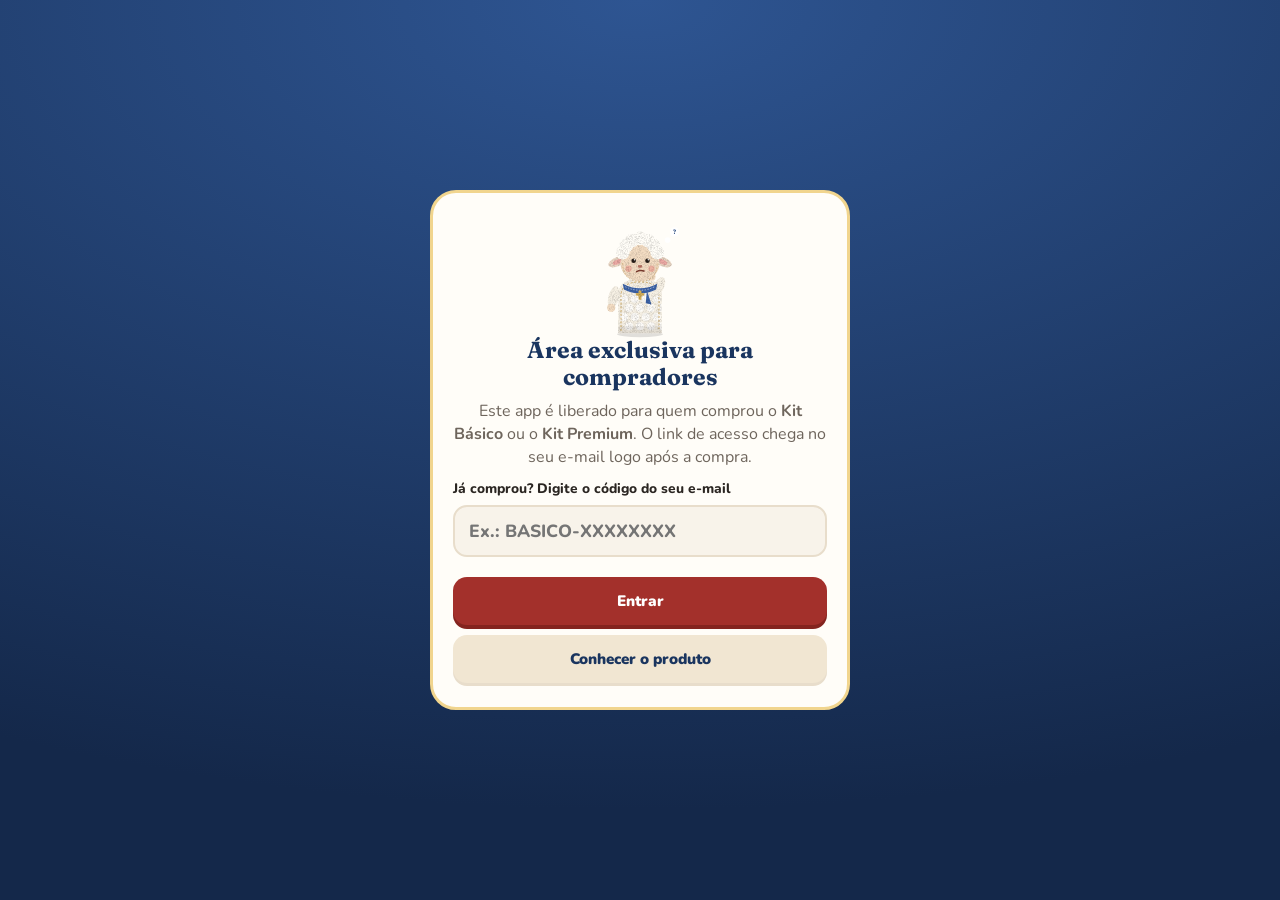
==== commit f6ca12f3: "App só para compradores; remove caixa de diferença e link do rodapé; botões pulsando Co-Authored-By:" ====
--- a/app/index.html
+++ b/app/index.html
@@ -33,6 +33,7 @@
   <div id="sheet" class="sheet" hidden></div>
   <div id="modal" class="modal" hidden></div>
   <div id="onb" class="onb" hidden></div>
+  <div id="gate" class="onb" hidden></div>
   <div id="toasts" class="toasts" aria-live="polite"></div>
   <div id="fx" class="fx" aria-hidden="true"></div>
   <script src="config.js"></script>
--- a/app/app.css
+++ b/app/app.css
@@ -389,3 +389,5 @@
 .line.narr b { color: var(--muted); }
 .line.narr p { font-style: italic; }
 .msg { background: #F3ECFB; }
+
+#gate { z-index: 75; }
